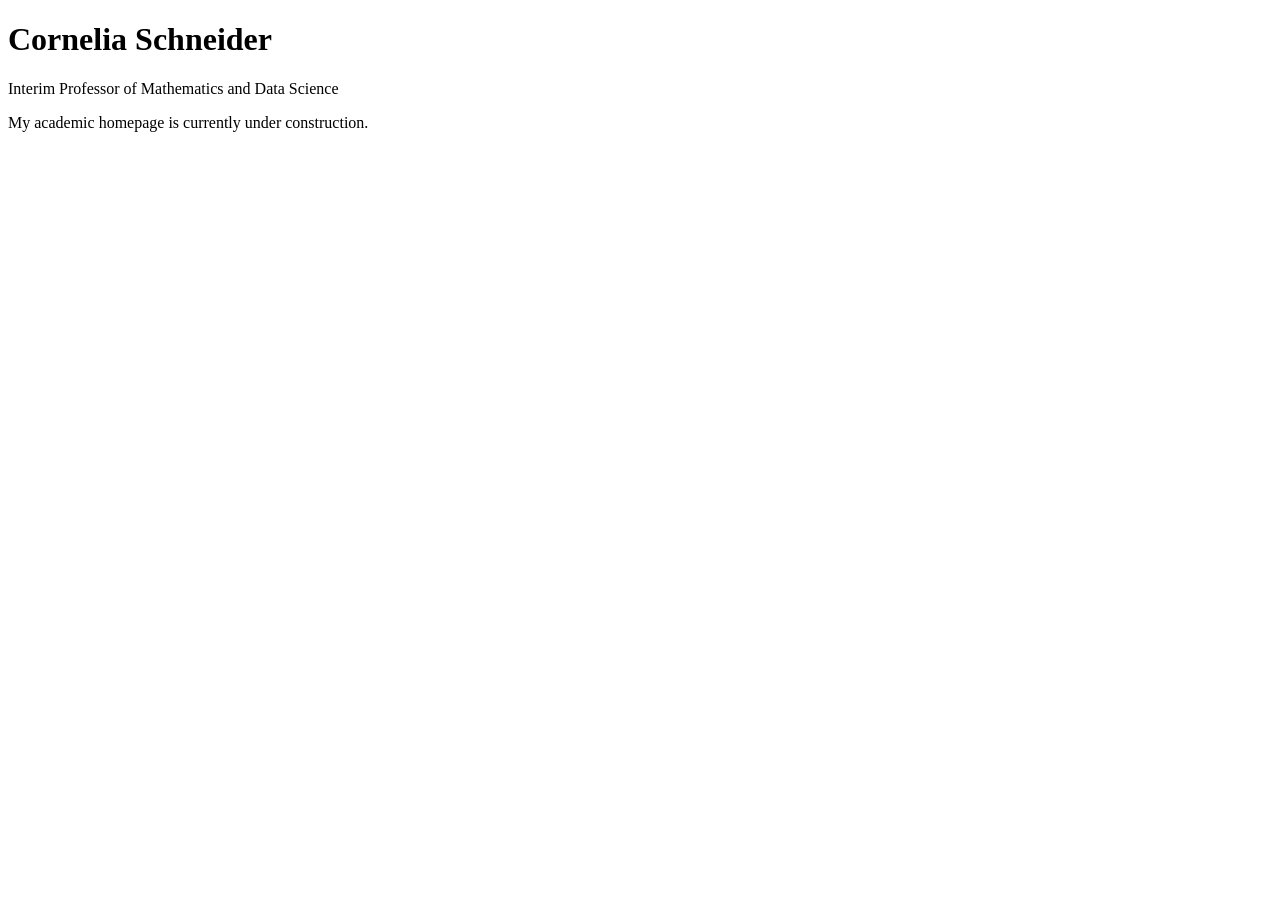
==== index.html @ 01ea304b "Create index.html" ====
<!DOCTYPE html>
<html lang="en">
<head>
  <meta charset="UTF-8">
  <meta name="viewport" content="width=device-width, initial-scale=1">
  <title>Cornelia Schneider</title>
</head>
<body>
  <h1>Cornelia Schneider</h1>
  <p>Interim Professor of Mathematics and Data Science</p>
  <p>My academic homepage is currently under construction.</p>
</body>
</html>
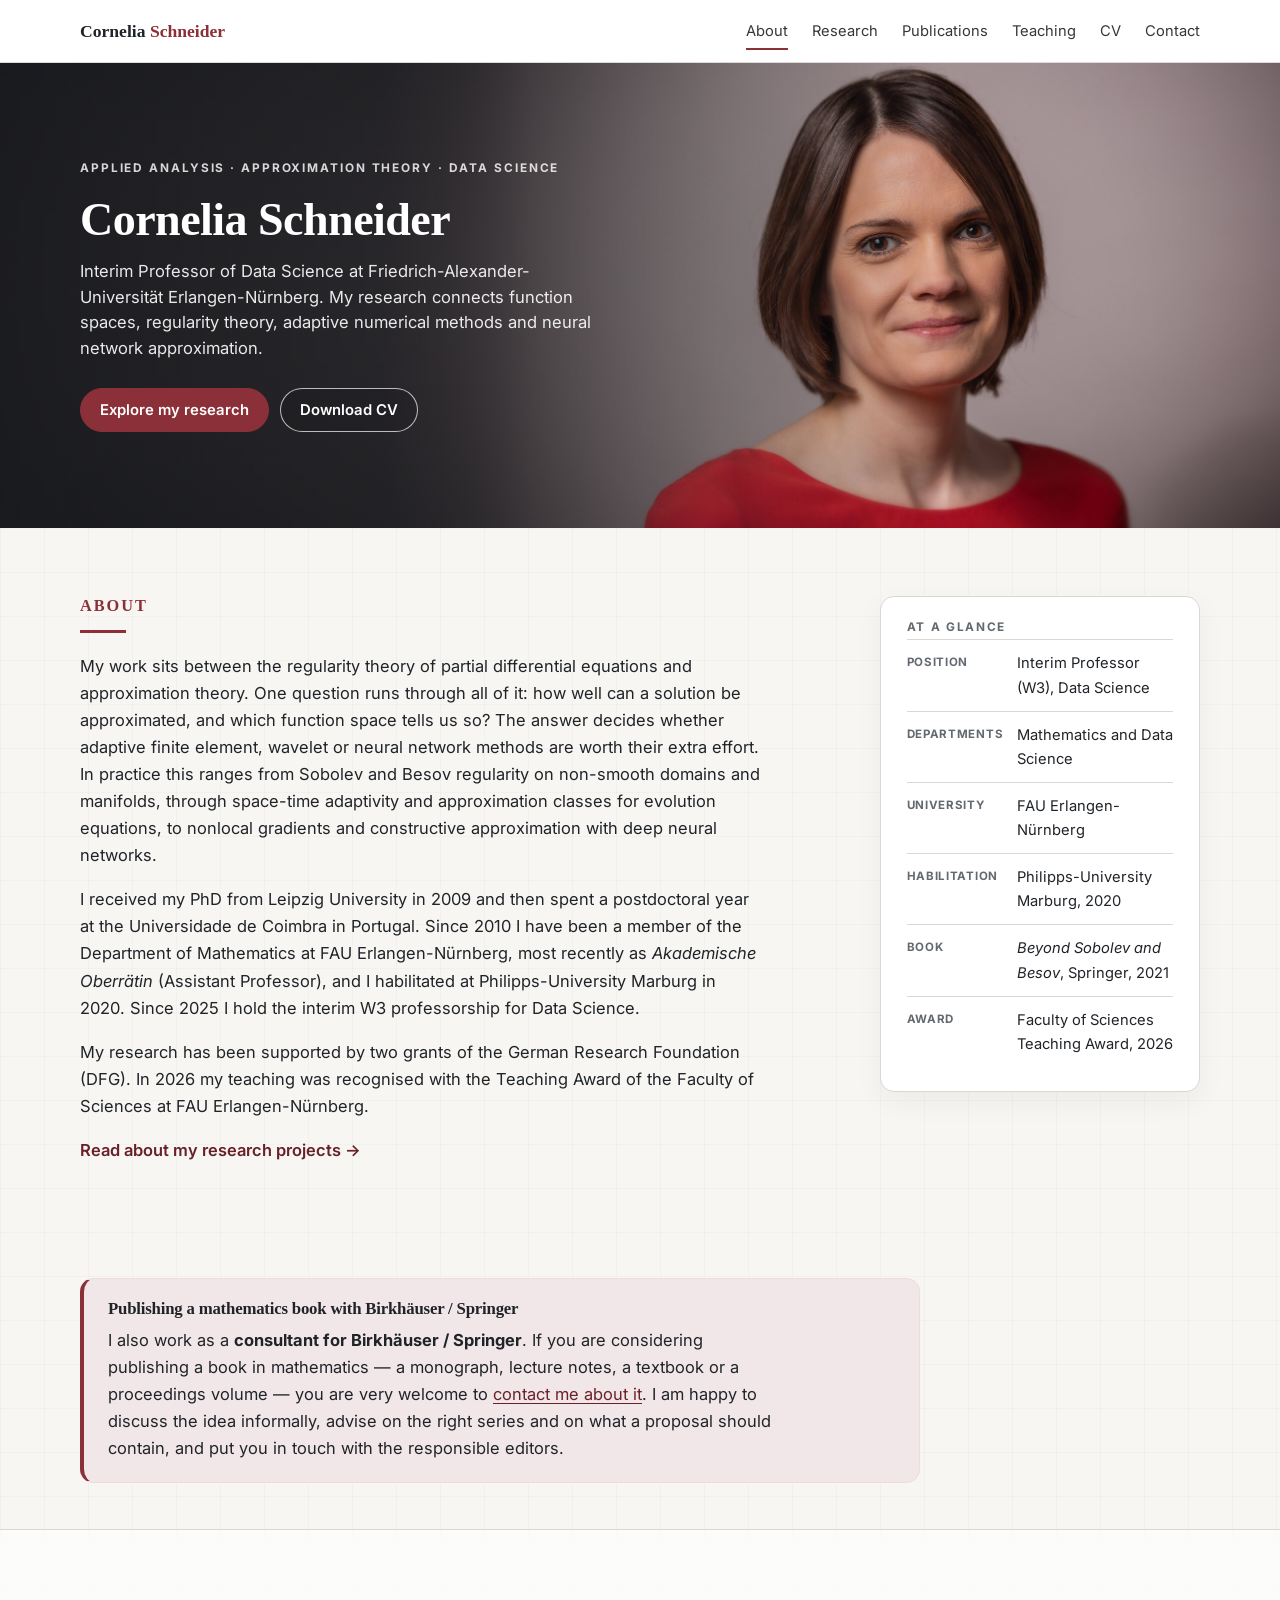
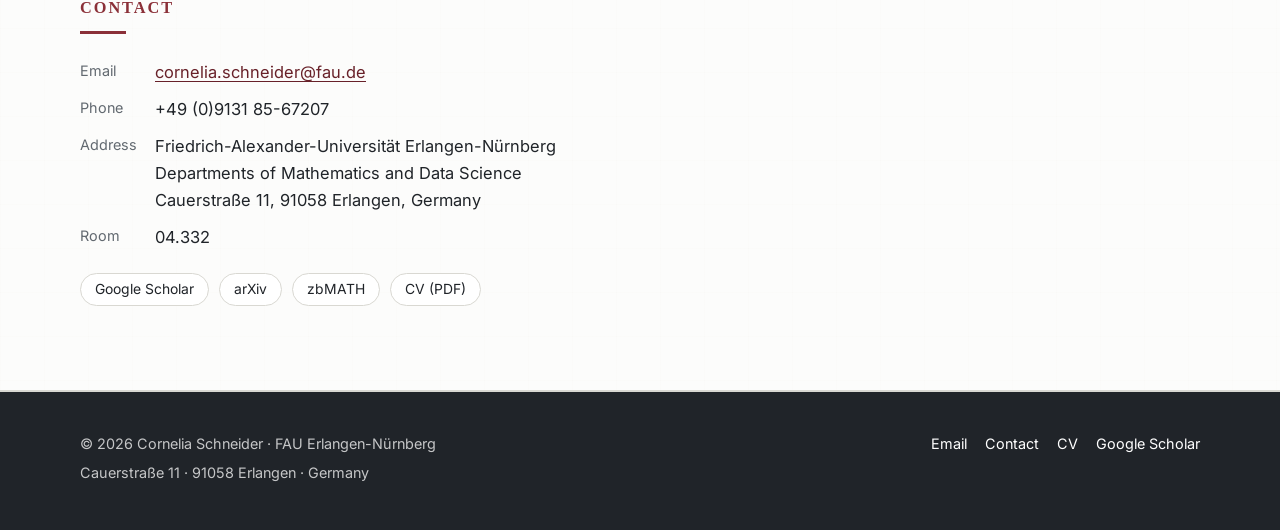
==== commit cea8b254: "Initial version - homepage" ====
--- a/index.html
+++ b/index.html
@@ -1,13 +1,145 @@
-<!DOCTYPE html>
+<!doctype html>
 <html lang="en">
 <head>
-  <meta charset="UTF-8">
-  <meta name="viewport" content="width=device-width, initial-scale=1">
-  <title>Cornelia Schneider</title>
+<meta charset="utf-8">
+<meta name="viewport" content="width=device-width, initial-scale=1">
+<title>Cornelia Schneider | Mathematics &amp; Data Science</title>
+<meta name="description" content="Academic homepage of Cornelia Schneider, interim professor of Data Science at FAU Erlangen-Nürnberg. Applied analysis: regularity theory of PDEs, approximation theory, neural networks and function spaces.">
+<link rel="preconnect" href="https://fonts.googleapis.com">
+<link rel="preconnect" href="https://fonts.gstatic.com" crossorigin>
+<link rel="stylesheet" href="https://fonts.googleapis.com/css2?family=Inter:wght@400;500;600;700&display=swap">
+<link rel="stylesheet" href="assets/styles.css">
+<link rel="icon" href="data:image/svg+xml,<svg xmlns='http://www.w3.org/2000/svg' viewBox='0 0 32 32'><text y='25' x='5' font-size='24' font-family='Georgia,serif' fill='%238B3038'>S</text></svg>">
+<script src="assets/main.js" defer></script>
 </head>
 <body>
-  <h1>Cornelia Schneider</h1>
-  <p>Interim Professor of Mathematics and Data Science</p>
-  <p>My academic homepage is currently under construction.</p>
+<a class="skip-link" href="#main">Skip to content</a>
+
+<header class="site-header">
+  <div class="container nav-wrap">
+    <a class="brand" href="index.html">Cornelia <span>Schneider</span></a>
+    <button class="nav-toggle" type="button" aria-expanded="false" aria-controls="site-navigation">Menu</button>
+    <nav class="site-nav" id="site-navigation" aria-label="Main navigation">
+      <a href="index.html" aria-current="page">About</a>
+      <a href="research.html">Research</a>
+      <a href="publications.html">Publications</a>
+      <a href="teaching.html">Teaching</a>
+      <a href="cv.html">CV</a>
+      <a href="#contact">Contact</a>
+    </nav>
+  </div>
+</header>
+
+<main id="main">
+
+  <section class="hero">
+    <div class="container">
+      <div class="hero-content">
+        <p class="eyebrow">Applied Analysis · Approximation Theory · Data Science</p>
+        <h1>Cornelia Schneider</h1>
+        <p class="lead">Interim Professor of Data Science at Friedrich-Alexander-Universität
+          Erlangen-Nürnberg. My research connects function spaces, regularity theory, adaptive
+          numerical methods and neural network approximation.</p>
+        <div class="button-row">
+          <a class="button" href="research.html">Explore my research</a>
+          <a class="button ghost" href="files/Schneider_CV.pdf">Download CV</a>
+        </div>
+      </div>
+    </div>
+  </section>
+
+  <section class="section" id="about">
+    <div class="container intro-grid">
+      <div>
+        <h2 class="kicker lg">About</h2>
+        <div class="rule"></div>
+        <p>My work sits between the regularity theory of partial differential equations and
+          approximation theory. One question runs through all of it: how well can a solution be
+          approximated, and which function space tells us so? The answer decides whether adaptive
+          finite element, wavelet or neural network methods are worth their extra effort. In
+          practice this ranges from Sobolev and Besov regularity on non-smooth domains and
+          manifolds, through space-time adaptivity and approximation classes for evolution
+          equations, to nonlocal gradients and constructive approximation with deep neural
+          networks.</p>
+        <p>I received my PhD from Leipzig University in 2009 and then spent a postdoctoral year at
+          the Universidade de Coimbra in Portugal. Since 2010 I have been a member of the Department
+          of Mathematics at FAU Erlangen-Nürnberg, most recently as <em>Akademische Oberrätin</em>
+          (Assistant Professor), and I habilitated at Philipps-University Marburg in 2020. Since 2025 I
+          hold the interim W3 professorship for Data Science.</p>
+        <p>My research has been supported by two grants of the German Research Foundation (DFG). In
+          2026 my teaching was recognised with the Teaching Award of the Faculty of Sciences at FAU
+          Erlangen-Nürnberg.</p>
+        <a class="text-link" href="research.html">Read about my research projects →</a>
+      </div>
+
+      <aside class="fact-card" aria-labelledby="glance">
+        <h2 id="glance">At a glance</h2>
+        <dl class="fact-list">
+          <div><dt>Position</dt><dd>Interim Professor (W3), Data Science</dd></div>
+          <div><dt>Departments</dt><dd>Mathematics and Data Science</dd></div>
+          <div><dt>University</dt><dd>FAU Erlangen-Nürnberg</dd></div>
+          <div><dt>Habilitation</dt><dd>Philipps-University Marburg, 2020</dd></div>
+          <div><dt>Book</dt><dd><em>Beyond Sobolev and Besov</em>, Springer, 2021</dd></div>
+          <div><dt>Award</dt><dd>Faculty of Sciences Teaching Award, 2026</dd></div>
+        </dl>
+      </aside>
+    </div>
+  </section>
+
+  <section class="section compact" id="publishing">
+    <div class="container">
+      <div class="callout">
+        <h3>Publishing a mathematics book with Birkhäuser / Springer</h3>
+        <p>I also work as a <strong>consultant for Birkhäuser / Springer</strong>. If you are
+          considering publishing a book in mathematics — a monograph, lecture notes, a textbook or a
+          proceedings volume — you are very welcome to
+          <a href="mailto:cornelia.schneider@fau.de?subject=Book%20project%20with%20Birkh%C3%A4user%2FSpringer">contact
+          me about it</a>. I am happy to discuss the idea informally, advise on the right series and
+          on what a proposal should contain, and put you in touch with the responsible editors.</p>
+      </div>
+    </div>
+  </section>
+
+  <section class="section band" id="contact">
+    <div class="container">
+      <h2 class="kicker lg">Contact</h2>
+      <div class="rule"></div>
+      <div>
+          <table class="facts">
+            <tr><th scope="row">Email</th><td><a href="mailto:cornelia.schneider@fau.de">cornelia.schneider@fau.de</a></td></tr>
+            <tr><th scope="row">Phone</th><td>+49 (0)9131 85-67207</td></tr>
+            <tr><th scope="row">Address</th>
+                <td>Friedrich-Alexander-Universität Erlangen-Nürnberg<br>
+                    Departments of Mathematics and Data Science<br>
+                    Cauerstraße 11, 91058 Erlangen, Germany</td></tr>
+            <tr><th scope="row">Room</th><td>04.332</td></tr>
+          </table>
+          <ul class="linkrow">
+            <li><a href="https://scholar.google.de/citations?user=gXnBGWkAAAAJ&amp;hl=de">Google Scholar</a></li>
+            <li><a href="https://arxiv.org/a/schneider_c_1">arXiv</a></li>
+            <li><a href="https://zbmath.org/authors/?q=ai%3Aschneider.cornelia">zbMATH</a></li>
+            <li><a href="files/Schneider_CV.pdf">CV (PDF)</a></li>
+          </ul>
+      </div>
+    </div>
+  </section>
+
+</main>
+
+<footer class="site-footer">
+  <div class="container footer-inner">
+    <div>
+      <p>© <span data-year>2026</span> Cornelia Schneider · FAU Erlangen-Nürnberg</p>
+      <p>Cauerstraße 11 · 91058 Erlangen · Germany</p>
+    </div>
+    <div class="footer-links">
+      <a href="mailto:cornelia.schneider@fau.de">Email</a>
+      <a href="index.html#contact">Contact</a>
+      <a href="files/Schneider_CV.pdf">CV</a>
+      <a href="https://scholar.google.de/citations?user=gXnBGWkAAAAJ&amp;hl=de">Google Scholar</a>
+    </div>
+  </div>
+</footer>
+
 </body>
 </html>
--- a/assets/styles.css
+++ b/assets/styles.css
@@ -0,0 +1,645 @@
+/* ==========================================================================
+   corneliaschneider.github.io — shared stylesheet
+
+   Palette and page architecture follow the design you liked (paper ground,
+   burgundy accent, full-bleed images); the type scale and the section
+   structure are the tighter ones from the first draft.
+
+   All colours are variables in :root — change them here and the whole site
+   follows.
+   ========================================================================== */
+
+:root {
+  --paper:       #F7F6F2;   /* page ground                                  */
+  --paper-deep:  #EEECE6;   /* alternating band                             */
+  --surface:     #FFFFFF;   /* cards, tables                                */
+  --ink:         #202429;   /* body text, dark footer ground                */
+  --muted:       #626970;   /* secondary text, dates                        */
+  --line:        #D9D8D2;   /* hairlines, borders                           */
+  --accent:      #8B3038;   /* burgundy: kickers, rules, buttons            */
+  --accent-dark: #682129;   /* links, hover                                 */
+  --accent-soft: #F2E7E8;   /* tinted fills                                 */
+
+  --shadow:   0 16px 44px rgba(31, 36, 41, .08);
+  --shadow-s: 0 10px 28px rgba(31, 36, 41, .05);
+  --radius: 14px;
+  --content: 1120px;
+  --measure: 68ch;
+
+  --serif: Georgia, "Iowan Old Style", "Palatino Linotype", Palatino, "Times New Roman", serif;
+  --sans:  Inter, ui-sans-serif, -apple-system, BlinkMacSystemFont, "Segoe UI", Roboto, Arial, sans-serif;
+}
+
+* { box-sizing: border-box; }
+html { scroll-behavior: smooth; -webkit-text-size-adjust: 100%; }
+
+body {
+  margin: 0;
+  color: var(--ink);
+  background-color: var(--paper);
+  background-image:
+    linear-gradient(rgba(31, 36, 41, .022) 1px, transparent 1px),
+    linear-gradient(90deg, rgba(31, 36, 41, .022) 1px, transparent 1px);
+  background-size: 44px 44px;
+  font-family: var(--sans);
+  font-size: 16.5px;
+  line-height: 1.64;
+  -webkit-font-smoothing: antialiased;
+}
+
+img { max-width: 100%; display: block; }
+
+a { color: var(--accent-dark); text-decoration-thickness: 1px; text-underline-offset: .16em; }
+a:hover { color: var(--accent); }
+
+/* ---------- type scale (deliberately restrained) ---------- */
+
+h1, h2, h3, h4 {
+  margin: 0 0 .5em;
+  font-family: var(--serif);
+  font-weight: 700;
+  line-height: 1.18;
+  letter-spacing: -.012em;
+  text-wrap: balance;
+}
+h1 { font-size: clamp(2.1rem, 3.6vw, 3.1rem); }
+h2 { font-size: clamp(1.45rem, 2.1vw, 1.95rem); }
+h3 { font-size: 1.15rem; }
+h4 { font-size: 1rem; }
+p  { margin: 0 0 1.05em; }
+
+.lead     { font-size: 1.06rem; color: var(--muted); max-width: var(--measure); }
+.big-copy { font-family: var(--serif); font-size: clamp(1.1rem, 1.5vw, 1.28rem); line-height: 1.55; }
+.muted    { color: var(--muted); }
+.small    { font-size: .88rem; }
+
+.kicker {
+  display: block;
+  margin-bottom: 10px;
+  color: var(--accent);
+  font-size: .72rem;
+  font-weight: 700;
+  letter-spacing: .15em;
+  text-transform: uppercase;
+}
+.rule { width: 46px; height: 3px; background: var(--accent); margin: 14px 0 20px; }
+
+/* The site has one heading system: burgundy small caps.
+   .xl = page title, .lg = section heading, plain = small label. */
+.kicker.lg { font-size: 1.02rem; letter-spacing: .12em; margin-bottom: 4px; }
+.kicker.xl { font-size: clamp(1.25rem, 1.8vw, 1.5rem); letter-spacing: .11em; margin-bottom: 4px; }
+
+/* ---------- layout ---------- */
+
+.container { width: min(calc(100% - 40px), var(--content)); margin-inline: auto; }
+
+.section { padding-block: 68px; }
+.section.compact { padding-block: 46px; }
+.section.band { background: rgba(255,255,255,.7); border-block: 1px solid var(--line); }
+
+.section > .container > p { max-width: var(--measure); }
+.section-head { margin-bottom: 30px; }
+.section-head p { max-width: var(--measure); margin: 0; color: var(--muted); }
+
+.skip-link { position: fixed; left: 16px; top: -80px; z-index: 100; background: #fff; padding: 10px 16px; }
+.skip-link:focus { top: 12px; }
+
+/* ---------- header / navigation ---------- */
+
+.site-header {
+  position: sticky;
+  top: env(safe-area-inset-top, 0px);
+  z-index: 50;
+  border-bottom: 1px solid rgba(217, 216, 210, .9);
+  background: rgba(255, 255, 255, .94);
+  backdrop-filter: blur(12px);
+}
+.nav-wrap { min-height: 62px; display: flex; align-items: center; justify-content: space-between; gap: 24px; }
+
+.brand {
+  color: var(--ink);
+  font-family: var(--serif);
+  font-size: 1.1rem;
+  font-weight: 700;
+  text-decoration: none;
+  white-space: nowrap;
+}
+.brand span { color: var(--accent); }
+
+.site-nav { display: flex; align-items: center; gap: 24px; }
+.site-nav a { position: relative; color: #34383D; font-size: .92rem; text-decoration: none; }
+.site-nav a::after {
+  content: ""; position: absolute; left: 0; right: 100%; bottom: -7px;
+  height: 2px; background: var(--accent); transition: right .2s ease;
+}
+.site-nav a:hover::after, .site-nav a[aria-current="page"]::after { right: 0; }
+.nav-toggle { display: none; border: 1px solid var(--line); background: #fff; border-radius: 999px; padding: 7px 13px; font: inherit; font-size: .88rem; }
+
+/* ---------- hero (About page) ---------- */
+
+.hero {
+  position: relative;
+  display: grid;
+  align-items: center;
+  /* the hero keeps the photograph's own proportions, so the whole head and a
+     little of the blouse stay in frame at every width */
+  aspect-ratio: 2.75;
+  min-height: 430px;
+  max-height: 700px;
+  color: #fff;
+  background-image:
+    linear-gradient(90deg, rgba(20,22,26,.92) 0%, rgba(20,22,26,.80) 30%, rgba(20,22,26,.30) 56%, rgba(20,22,26,0) 74%),
+    url("hero-portrait.jpg");
+  background-size: cover;
+  background-position: 50% top;
+  overflow: hidden;
+}
+.hero-content { position: relative; z-index: 2; width: min(600px, 56%); padding-block: 72px; }
+.hero .eyebrow {
+  margin-bottom: 14px;
+  font-size: .74rem; font-weight: 700; letter-spacing: .16em; text-transform: uppercase;
+  color: rgba(255,255,255,.82);
+}
+.hero h1 { margin-bottom: 12px; color: #fff; }
+.hero .lead { max-width: 520px; color: rgba(255,255,255,.9); font-size: 1.04rem; line-height: 1.55; }
+
+.button-row { display: flex; flex-wrap: wrap; gap: 11px; margin-top: 26px; }
+.button {
+  display: inline-flex; align-items: center; justify-content: center;
+  min-height: 42px; padding: 9px 19px;
+  border: 1px solid var(--accent); border-radius: 999px;
+  background: var(--accent); color: #fff;
+  font-size: .93rem; font-weight: 600; text-decoration: none;
+  transition: background .2s ease, transform .2s ease;
+}
+.button:hover { background: var(--accent-dark); color: #fff; transform: translateY(-1px); }
+.button.ghost { border-color: rgba(255,255,255,.7); background: rgba(20,22,26,.2); }
+.button.ghost:hover { background: #fff; color: var(--ink); }
+.button.light { border-color: var(--line); background: #fff; color: var(--accent-dark); }
+.button.light:hover { background: var(--accent-soft); color: var(--accent-dark); }
+
+/* ---------- page hero (subpages) ---------- */
+
+.page-hero {
+  padding: 56px 0 44px;
+  border-bottom: 1px solid var(--line);
+  background: linear-gradient(135deg, rgba(255,255,255,.95), rgba(242,231,232,.7));
+}
+.page-hero p { max-width: var(--measure); margin-bottom: .9em; color: var(--muted); font-size: 1.04rem; }
+.page-hero p:last-child { margin-bottom: 0; }
+.page-hero .page-sub {
+  margin: 2px 0 0;
+  font-family: var(--serif);
+  font-size: clamp(1.2rem, 1.9vw, 1.5rem);
+  font-weight: 700;
+  color: var(--ink);
+}
+.page-hero .rule { margin: 14px 0 18px; }
+
+/* a single distinguished line in a page header (the teaching award) */
+.award-line {
+  display: inline-flex; align-items: baseline; flex-wrap: wrap; gap: 4px 10px;
+  margin: 0 0 18px;
+  padding: 8px 18px;
+  border: 1px solid #E2CBCD; border-radius: 999px;
+  background: var(--accent-soft);
+  color: var(--accent-dark);
+  font-size: .94rem;
+  max-width: none;
+}
+.award-line .award-year { font-weight: 700; }
+
+/* jump links to the sections of a long page */
+.jumprow { margin-top: 20px; }
+.jumprow a { font-weight: 600; }
+
+/* a section that can be folded away */
+.disclosure > summary {
+  list-style: none;
+  cursor: pointer;
+  display: flex; align-items: center; gap: 10px;
+  padding: 2px 0;
+}
+.disclosure > summary::-webkit-details-marker { display: none; }
+.disclosure > summary::after {
+  content: ""; flex: none;
+  width: 8px; height: 8px;
+  border-right: 2px solid var(--accent); border-bottom: 2px solid var(--accent);
+  transform: translateY(-2px) rotate(45deg);
+  transition: transform .2s ease;
+}
+.disclosure[open] > summary::after { transform: translateY(1px) rotate(-135deg); }
+.disclosure > summary .kicker { margin-bottom: 0; }
+.disclosure > summary:hover .kicker { color: var(--accent-dark); }
+.disclosure > summary:focus-visible { outline: 2px solid var(--accent); outline-offset: 4px; }
+.disclosure[open] .entries { margin-top: 14px; }
+
+/* anchors should clear the sticky header */
+[id] { scroll-margin-top: 84px; }
+
+/* section headings inside a page */
+.section h2.kicker { margin-top: 0; }
+.section > .container > section + section > h2.kicker,
+.section .container > section h2.kicker { margin-top: 0; }
+.section .container > section { margin-bottom: 40px; }
+
+/* a section that should stand out from the plain lists around it */
+.highlight-block {
+  padding: 24px 28px 26px;
+  border: 1px solid var(--line);
+  border-left: 4px solid var(--accent);
+  border-radius: var(--radius);
+  background: var(--surface);
+  box-shadow: var(--shadow-s);
+}
+.highlight-block .entry:first-of-type { border-top: 0; }
+.section .container > section:last-child { margin-bottom: 0; }
+
+/* ---------- intro grid + fact card ---------- */
+
+.intro-grid {
+  display: grid;
+  grid-template-columns: minmax(0, 1.4fr) minmax(280px, .6fr);
+  gap: 52px;
+  align-items: start;
+}
+.intro-grid > div p { max-width: var(--measure); }
+
+.fact-card {
+  padding: 24px 26px;
+  border: 1px solid var(--line); border-radius: var(--radius);
+  background: var(--surface); box-shadow: var(--shadow-s);
+}
+.fact-card h2, .fact-card h3 {
+  margin: 0 0 4px;
+  font-family: var(--sans);
+  font-size: .74rem; font-weight: 700; letter-spacing: .14em; text-transform: uppercase;
+  color: var(--muted);
+}
+.fact-list { margin: 0; }
+.fact-list div { display: grid; grid-template-columns: 96px 1fr; gap: 14px; padding: 11px 0; border-top: 1px solid var(--line); }
+.fact-list dt { color: var(--muted); font-size: .72rem; font-weight: 700; letter-spacing: .06em; text-transform: uppercase; padding-top: 2px; }
+.fact-list dd { margin: 0; font-size: .92rem; }
+
+.text-link { font-weight: 600; text-decoration: none; }
+.text-link:hover { text-decoration: underline; }
+
+/* ---------- theme cards (research) ---------- */
+
+.card-grid { display: grid; grid-template-columns: repeat(3, 1fr); gap: 18px; }
+.card {
+  display: flex; flex-direction: column; align-items: flex-start;
+  padding: 20px 24px 22px;
+  border: 1px solid var(--line); border-radius: var(--radius);
+  background: var(--surface);
+  color: inherit; text-decoration: none;
+  transition: transform .2s ease, box-shadow .2s ease, border-color .2s ease;
+}
+a.card:hover { transform: translateY(-3px); box-shadow: var(--shadow-s); border-color: #DCC7C9; }
+a.card:hover h3 { color: var(--accent-dark); }
+.card h3 { margin-bottom: .35em; font-size: 1.05rem; }
+.card p { margin: 0; color: var(--muted); font-size: .93rem; }
+.card-label {
+  display: inline-flex; align-items: center; justify-content: center;
+  width: 26px; height: 26px; margin-bottom: 10px;
+  border-radius: 50%;
+  background: var(--accent-soft); color: var(--accent-dark);
+  font-family: var(--serif); font-size: .88rem; font-weight: 700;
+}
+.card-more {
+  display: block; margin-top: auto; padding-top: 14px;
+  color: var(--accent); font-size: .82rem; font-weight: 600;
+  letter-spacing: .04em;
+}
+a.card:hover .card-more { color: var(--accent-dark); }
+
+/* ---------- research projects ---------- */
+
+.project {
+  display: grid; grid-template-columns: 84px minmax(0, 1fr); gap: 4px 24px;
+  margin-bottom: 20px;
+  padding: 26px 30px;
+  border: 1px solid var(--line); border-radius: var(--radius);
+  background: var(--surface); box-shadow: var(--shadow-s);
+}
+.project:last-child { margin-bottom: 0; }
+.project-letter {
+  width: 56px; height: 56px;
+  display: grid; place-items: center;
+  border-radius: 50%;
+  background: var(--accent-soft); color: var(--accent-dark);
+  font-family: var(--serif); font-size: 1.5rem; font-weight: 700;
+}
+.project.has-figure { grid-template-columns: 84px minmax(0, 1fr) 250px; }
+.project-figure {
+  align-self: start;
+  margin: 8px 0 0;
+}
+.project-figure img {
+  display: block; width: 100%; height: auto;
+  padding: 10px;
+  border: 1px solid var(--line); border-radius: 10px;
+  background: #fff;
+}
+.project-figure figcaption {
+  margin-top: 8px;
+  color: var(--muted); font-size: .78rem; line-height: 1.45;
+}
+.project h3 { margin: 6px 0 .6em; font-size: 1.2rem; }
+.project p { max-width: var(--measure); }
+.project p:last-child { margin-bottom: 0; }
+.project .collab { margin-top: 1.2em; color: var(--muted); font-size: .92rem; font-style: italic; }
+.project:target { border-color: #DCC7C9; box-shadow: 0 0 0 3px var(--accent-soft), var(--shadow-s); }
+.project:target .project-letter { background: var(--accent); color: #fff; }
+.after-projects { display: flex; flex-wrap: wrap; gap: 8px 28px; margin: 24px 0 0; }
+.after-projects .back-link { color: var(--muted); }
+
+/* ---------- plain full-bleed photograph (CV page) ---------- */
+
+.photo-band { margin: 0; border-top: 1px solid var(--line); }
+.photo-band-img {
+  aspect-ratio: 2;
+  background-image: url("beach.jpg");
+  background-size: cover;
+  background-position: 50% 50%;
+}
+.photo-band figcaption {
+  padding-block: 14px 26px;
+  color: var(--muted); font-size: .85rem;
+}
+
+/* ---------- full-bleed image band ---------- */
+
+.image-band {
+  position: relative;
+  display: grid; align-items: center;
+  min-height: 460px;
+  color: #fff;
+  background: center/cover no-repeat;
+  overflow: hidden;
+}
+.image-band::before {
+  content: ""; position: absolute; inset: 0;
+  background: linear-gradient(90deg, rgba(16,18,20,.94), rgba(16,18,20,.74) 46%, rgba(16,18,20,.30));
+}
+.image-band .container { position: relative; z-index: 1; }
+.image-band .band-copy { max-width: 620px; padding-block: 46px; }
+.image-band .band-label {
+  margin-bottom: 10px;
+  color: rgba(255,255,255,.72);
+  font-size: .72rem; font-weight: 700; letter-spacing: .15em; text-transform: uppercase;
+}
+.image-band .band-title {
+  margin: 0 0 16px;
+  color: #fff;
+  font-family: var(--serif);
+  font-size: clamp(1.35rem, 2.1vw, 1.75rem);
+}
+.image-band .band-list { margin: 0; padding: 0; list-style: none; }
+.image-band .band-list li {
+  position: relative;
+  margin-bottom: 11px;
+  padding-left: 20px;
+  color: rgba(255,255,255,.92);
+  font-size: .98rem;
+  line-height: 1.5;
+}
+.image-band .band-list li:last-child { margin-bottom: 0; }
+.image-band .band-list li::before {
+  content: ""; position: absolute; left: 0; top: .6em;
+  width: 6px; height: 6px; border-radius: 50%; background: #E4A0A6;
+}
+.image-band .band-list strong { color: #fff; font-weight: 700; }
+.image-band a { color: #fff; text-decoration-color: rgba(255,255,255,.55); }
+.image-band a:hover { color: #fff; text-decoration-color: #fff; }
+.image-band p:last-child { margin-bottom: 0; }
+.image-band h2 { color: #fff; }
+.image-band p { color: rgba(255,255,255,.88); max-width: var(--measure); }
+
+/* ---------- entry lists (CV-style: when + what) ---------- */
+
+.entries { margin: 0; }
+.entry {
+  display: grid; grid-template-columns: 116px 1fr; gap: 4px 20px;
+  padding: 11px 0; border-top: 1px solid var(--line);
+}
+.entry:first-of-type { border-top: 0; }
+.entry .when { color: var(--accent-dark); font-size: .85rem; font-weight: 600; font-variant-numeric: tabular-nums; padding-top: 3px; }
+.entry .what { margin: 0; }
+.entry .what strong { font-weight: 600; }
+.entry .note { display: block; color: var(--muted); font-size: .9rem; }
+
+/* ---------- career timeline ---------- */
+
+.timeline {
+  margin: 22px 0 0 6px; padding-left: 30px;
+  border-left: 2px solid var(--line);
+}
+.timeline-item { position: relative; margin-bottom: 26px; }
+.timeline-item:last-child { margin-bottom: 0; }
+.timeline-item::before {
+  content: ""; position: absolute; left: -38px; top: 6px;
+  width: 11px; height: 11px; border-radius: 50%;
+  background: var(--accent);
+  border: 3px solid var(--paper);
+  box-shadow: 0 0 0 1px var(--accent);
+}
+.timeline-item .date {
+  color: var(--accent); font-size: .74rem; font-weight: 700;
+  letter-spacing: .1em; text-transform: uppercase;
+}
+.timeline-item h3 { margin: 3px 0 4px; font-size: 1.02rem; }
+.timeline-item p { margin: 0; max-width: var(--measure); color: var(--muted); font-size: .93rem; }
+
+/* countries at a glance, above the collaborator list */
+.chiprow {
+  list-style: none; display: flex; flex-wrap: wrap; gap: 8px 10px;
+  padding: 0; margin: 0 0 26px;
+}
+.chiprow li {
+  padding: 4px 14px;
+  border: 1px solid #E2CBCD; border-radius: 999px;
+  background: var(--accent-soft); color: var(--accent-dark);
+  font-size: .87rem; font-weight: 600;
+}
+
+/* collaborators, grouped by place */
+.network-list .when { color: var(--accent-dark); font-weight: 700; }
+.network-list .what { font-size: .98rem; }
+
+/* ---------- the book, with its cover ---------- */
+
+.book-feature {
+  display: grid; grid-template-columns: 180px minmax(0, 1fr); gap: 32px;
+  align-items: start;
+  padding: 26px 30px;
+  border: 1px solid var(--line); border-radius: var(--radius);
+  background: var(--surface); box-shadow: var(--shadow-s);
+}
+.book-cover {
+  width: 100%; height: auto;
+  border: 1px solid var(--line); border-radius: 3px;
+  box-shadow: 0 10px 26px rgba(31,36,41,.14);
+}
+.book-feature h3 { margin: 2px 0 .2em; font-size: 1.3rem; }
+.book-feature .book-sub {
+  margin-bottom: .9em;
+  font-family: var(--serif); font-size: 1.05rem; font-style: italic; color: var(--ink);
+}
+.book-feature p { max-width: var(--measure); color: var(--muted); }
+.book-feature .book-links { margin-bottom: 0; }
+
+/* ---------- publication list ---------- */
+
+.pubs { list-style: none; margin: 0; padding: 0; }
+.pub {
+  display: grid; grid-template-columns: 48px 1fr; gap: 18px;
+  padding: 14px 0; border-top: 1px solid var(--line);
+}
+.pub:first-child { border-top: 0; }
+
+/* the running number as a burgundy badge */
+.pub .num {
+  display: inline-flex; align-items: center; justify-content: center;
+  min-width: 34px; height: 34px; padding: 0 9px;
+  border: 1px solid #E2CBCD; border-radius: 999px;
+  background: var(--accent-soft); color: var(--accent-dark);
+  font-size: .82rem; font-weight: 700; font-variant-numeric: tabular-nums;
+}
+
+.pub .title { display: block; font-weight: 600; }
+.pub .with  { display: block; margin-top: 3px; color: var(--muted); font-size: .92rem; }
+.pub .where { display: block; margin-top: 2px; color: var(--muted); font-size: .92rem; font-style: italic; }
+.pub .where a { font-style: normal; }
+
+/* ---------- contact + misc ---------- */
+
+.facts { width: 100%; border-collapse: collapse; margin: 0 0 1em; }
+.facts th { width: 1%; white-space: nowrap; text-align: left; font-weight: 400; color: var(--muted); font-size: .9rem; padding: 5px 18px 5px 0; vertical-align: top; }
+.facts td { padding: 5px 0; vertical-align: top; }
+
+.linkrow { list-style: none; display: flex; flex-wrap: wrap; gap: 8px 10px; padding: 0; margin: 0 0 1em; }
+/* jump links sit clear of the text or title block above them */
+.linkrow.jumprow { margin: 22px 0 0; }
+.page-hero .hero-row + .jumprow { margin-top: 34px; }
+.linkrow a {
+  display: inline-block; padding: 4px 14px;
+  border: 1px solid var(--line); border-radius: 999px; background: #fff;
+  color: var(--ink); font-size: .87rem; text-decoration: none;
+}
+.linkrow a:hover { border-color: var(--accent); color: var(--accent-dark); background: var(--accent-soft); }
+
+.downloads { display: flex; flex-wrap: wrap; gap: 11px; margin: 0 0 1.1em; }
+.hero-row {
+  display: flex; flex-wrap: wrap; align-items: center; justify-content: space-between;
+  gap: 18px 32px;
+}
+.hero-row .rule { margin-bottom: 0; }
+
+.callout {
+  max-width: 840px;
+  padding: 20px 24px;
+  border: 1px solid #ECDCDD; border-left: 4px solid var(--accent);
+  border-radius: var(--radius);
+  background: var(--accent-soft);
+}
+.callout h3 { margin: 0 0 .45em; font-size: 1.05rem; }
+.callout p { max-width: var(--measure); }
+.callout p:last-child { margin-bottom: 0; }
+
+figure { margin: 0 0 1.3em; }
+figure img, figure svg { width: 100%; height: auto; }
+figure img { border: 1px solid var(--line); border-radius: var(--radius); background: #fff; }
+figcaption { margin-top: 8px; color: var(--muted); font-size: .86rem; }
+
+.diagram-card {
+  margin: 28px 0 0;
+  padding: 24px 26px 18px;
+  border: 1px solid var(--line); border-radius: var(--radius);
+  background: #fff; box-shadow: var(--shadow-s);
+}
+.diagram-card img { border: 0; border-radius: 0; }
+.diagram-card figcaption { max-width: var(--measure); }
+
+/* the research diagram brings its own background, so it needs no card */
+.research-figure { margin: 26px 0 0; }
+.research-figure.top { margin-top: 0; }
+.research-figure img { border: 0; border-radius: var(--radius); }
+.research-figure figcaption { max-width: var(--measure); }
+
+/* The research diagram stays legible on phones by scrolling sideways
+   instead of shrinking below a readable size. */
+.scroll-x { overflow-x: auto; }
+.scroll-x img, .scroll-x svg { min-width: 620px; }
+
+/* ---------- footer ---------- */
+
+.site-footer { padding: 40px 0; border-top: 1px solid var(--line); background: var(--ink); color: rgba(255,255,255,.74); font-size: .9rem; }
+.site-footer a { color: #fff; text-decoration: none; }
+.site-footer a:hover { text-decoration: underline; color: #fff; }
+.footer-inner { display: flex; justify-content: space-between; align-items: start; gap: 28px; flex-wrap: wrap; }
+.footer-inner p { margin: 0 0 .35em; }
+.footer-links { display: flex; gap: 18px; flex-wrap: wrap; }
+
+/* ---------- responsive ---------- */
+
+@media (max-width: 900px) {
+  .nav-toggle { display: inline-flex; }
+  .site-nav {
+    position: absolute; top: 62px; left: 0; right: 0;
+    display: none; flex-direction: column; align-items: stretch; gap: 0;
+    padding: 10px 20px 18px; border-bottom: 1px solid var(--line); background: #fff;
+  }
+  .site-nav.open { display: flex; }
+  .site-nav a { padding: 11px 2px; }
+  .site-nav a::after { display: none; }
+  .hero { background-position: 68% center; }
+  .hero-content { width: 68%; }
+  .intro-grid { grid-template-columns: 1fr; gap: 34px; }
+  .card-grid { grid-template-columns: 1fr 1fr; }
+  .project.has-figure { grid-template-columns: 84px minmax(0, 1fr); }
+  .project-figure { grid-column: 2; max-width: 360px; margin-top: 18px; }
+}
+
+@media (max-width: 620px) {
+  body { font-size: 16px; }
+  .container { width: min(calc(100% - 32px), var(--content)); }
+  .hero {
+    min-height: 0;
+    align-items: end;
+    background-image:
+      linear-gradient(0deg, rgba(19,21,24,.97) 0%, rgba(19,21,24,.90) 40%, rgba(19,21,24,.28) 68%, rgba(19,21,24,.02) 100%),
+      url("hero-portrait-narrow.jpg");
+    background-position: 50% top;
+  }
+  .hero-content { width: 100%; padding: 300px 0 42px; }
+  .hero .lead { max-width: none; }
+  .section { padding-block: 48px; }
+  .card-grid { grid-template-columns: 1fr; }
+  .project, .project.has-figure { grid-template-columns: 1fr; padding: 22px; gap: 10px; }
+  .project-figure { grid-column: 1; max-width: 320px; margin-top: 4px; }
+  .book-feature { grid-template-columns: 1fr; gap: 20px; padding: 22px; }
+  .book-cover { max-width: 160px; }
+  .project-letter { width: 44px; height: 44px; font-size: 1.2rem; }
+  .project h3 { margin-top: 0; }
+  .entry, .pub { grid-template-columns: 1fr; gap: 2px; }
+  .entry .when, .pub .num { font-size: .82rem; }
+  .image-band { min-height: 0; }
+  .image-band .band-copy { padding-block: 40px; }
+  .callout { padding: 22px; }
+  .highlight-block { padding: 20px 18px 22px; }
+  .photo-band-img { aspect-ratio: 1.2; background-image: url("beach-narrow.jpg"); }
+  .footer-inner { display: block; }
+  .footer-links { margin-top: 16px; }
+}
+
+@media (prefers-reduced-motion: reduce) {
+  html { scroll-behavior: auto; }
+  *, *::before, *::after { transition: none !important; animation: none !important; }
+}
+
+@media print {
+  .site-header, .site-footer, .downloads, .button-row { display: none; }
+  body { background: #fff; font-size: 11pt; }
+  a { color: inherit; }
+}
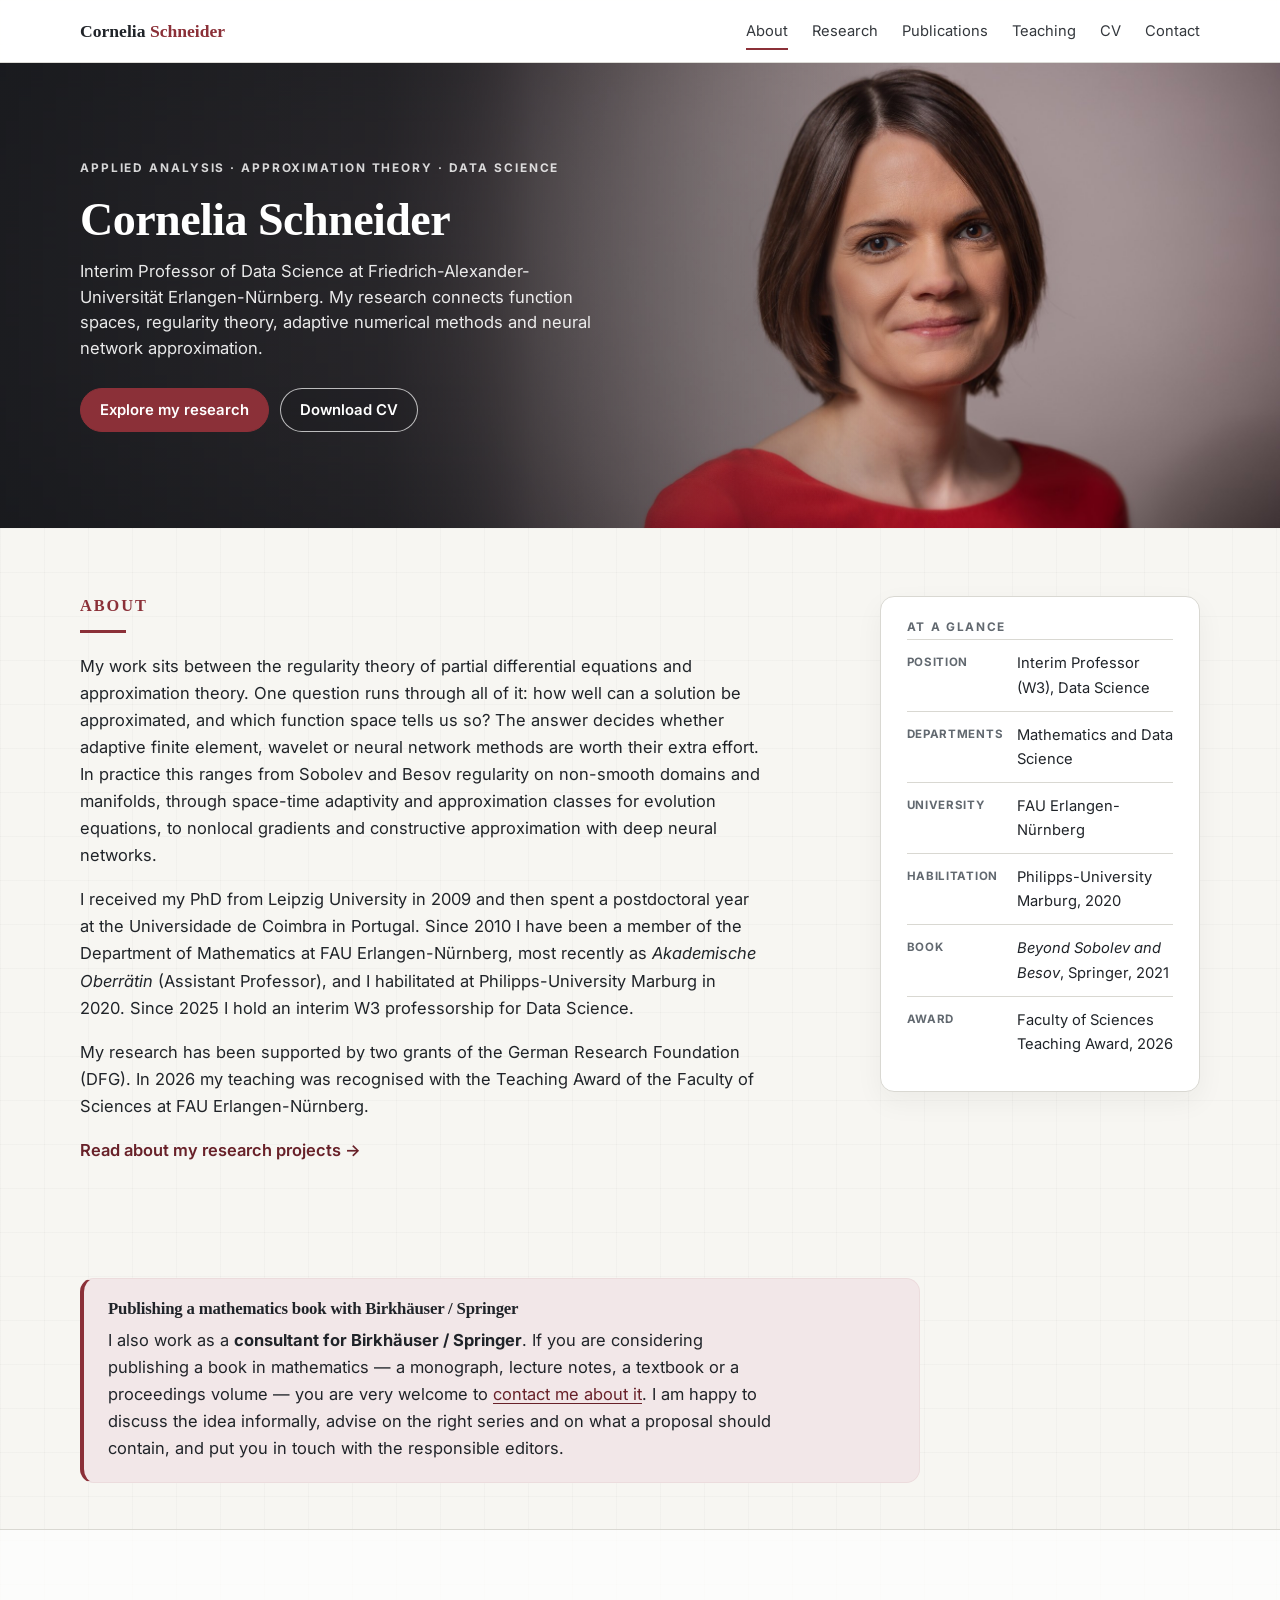
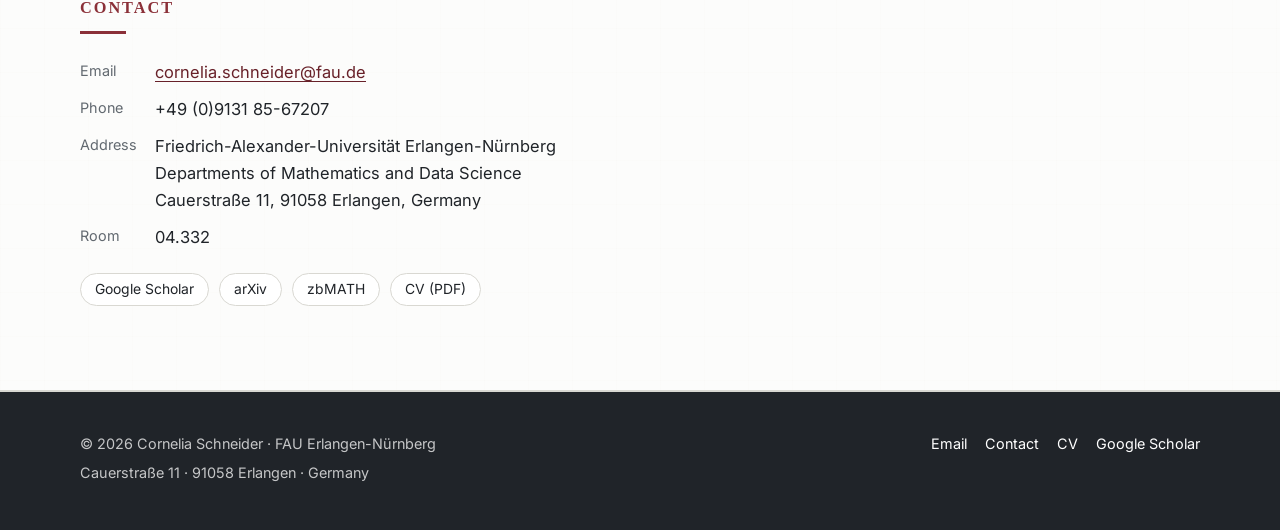
==== commit 47c114b3: "Homepage - new picture in Project D" ====
--- a/index.html
+++ b/index.html
@@ -3,13 +3,62 @@
 <head>
 <meta charset="utf-8">
 <meta name="viewport" content="width=device-width, initial-scale=1">
+<meta name="google-site-verification" content="tWX5xKGAJBLWVazv_7fC_lDrMsktSlcQimJkGxOiQQs">
 <title>Cornelia Schneider | Mathematics &amp; Data Science</title>
 <meta name="description" content="Academic homepage of Cornelia Schneider, interim professor of Data Science at FAU Erlangen-Nürnberg. Applied analysis: regularity theory of PDEs, approximation theory, neural networks and function spaces.">
+<link rel="canonical" href="https://corneliaschneider.github.io/">
+<meta property="og:type" content="profile">
+<meta property="og:site_name" content="Cornelia Schneider">
+<meta property="og:title" content="Cornelia Schneider | Mathematics &amp; Data Science">
+<meta property="og:description" content="Academic homepage of Cornelia Schneider, interim professor of Data Science at FAU Erlangen-Nürnberg. Applied analysis: regularity theory of PDEs, approximation theory, neural networks and function spaces.">
+<meta property="og:url" content="https://corneliaschneider.github.io/">
+<meta property="og:image" content="https://corneliaschneider.github.io/assets/portrait.jpg">
+<meta property="og:locale" content="en_GB">
+<meta name="twitter:card" content="summary">
+<script type="application/ld+json">
+{
+  "@context": "https://schema.org",
+  "@type": "Person",
+  "name": "Cornelia Schneider",
+  "honorificPrefix": "Prof. Dr.",
+  "url": "https://corneliaschneider.github.io/",
+  "image": "https://corneliaschneider.github.io/assets/portrait.jpg",
+  "jobTitle": "Interim Professor of Data Science",
+  "email": "mailto:cornelia.schneider@fau.de",
+  "telephone": "+49-9131-85-67207",
+  "knowsAbout": ["Function spaces", "Regularity theory of partial differential equations",
+    "Approximation theory", "Adaptive numerical methods", "Neural network approximation"],
+  "affiliation": {
+    "@type": "CollegeOrUniversity",
+    "name": "Friedrich-Alexander-Universit\u00e4t Erlangen-N\u00fcrnberg",
+    "url": "https://www.fau.de/"
+  },
+  "workLocation": {
+    "@type": "Place",
+    "address": {
+      "@type": "PostalAddress",
+      "streetAddress": "Cauerstra\u00dfe 11",
+      "postalCode": "91058",
+      "addressLocality": "Erlangen",
+      "addressCountry": "DE"
+    }
+  },
+  "sameAs": [
+    "https://www.math.fau.de/angewandte-mathematik-3/mitarbeiter-am3/prof-dr-cornelia-schneider/",
+    "https://www.nat.fau.de/person/cornelia-schneider/",
+    "https://scholar.google.de/citations?user=gXnBGWkAAAAJ&hl=de",
+    "https://arxiv.org/search/?searchtype=author&query=Schneider%2C+Cornelia",
+    "https://zbmath.org/authors/?q=ai%3Aschneider.cornelia"
+  ]
+}
+</script>
 <link rel="preconnect" href="https://fonts.googleapis.com">
 <link rel="preconnect" href="https://fonts.gstatic.com" crossorigin>
 <link rel="stylesheet" href="https://fonts.googleapis.com/css2?family=Inter:wght@400;500;600;700&display=swap">
 <link rel="stylesheet" href="assets/styles.css">
-<link rel="icon" href="data:image/svg+xml,<svg xmlns='http://www.w3.org/2000/svg' viewBox='0 0 32 32'><text y='25' x='5' font-size='24' font-family='Georgia,serif' fill='%238B3038'>S</text></svg>">
+<link rel="icon" href="favicon.ico" sizes="32x32">
+<link rel="icon" href="assets/favicon.svg" type="image/svg+xml">
+<link rel="apple-touch-icon" href="assets/apple-touch-icon.png">
 <script src="assets/main.js" defer></script>
 </head>
 <body>
@@ -65,7 +114,7 @@
           the Universidade de Coimbra in Portugal. Since 2010 I have been a member of the Department
           of Mathematics at FAU Erlangen-Nürnberg, most recently as <em>Akademische Oberrätin</em>
           (Assistant Professor), and I habilitated at Philipps-University Marburg in 2020. Since 2025 I
-          hold the interim W3 professorship for Data Science.</p>
+          hold an interim W3 professorship for Data Science.</p>
         <p>My research has been supported by two grants of the German Research Foundation (DFG). In
           2026 my teaching was recognised with the Teaching Award of the Faculty of Sciences at FAU
           Erlangen-Nürnberg.</p>
@@ -116,7 +165,7 @@
           </table>
           <ul class="linkrow">
             <li><a href="https://scholar.google.de/citations?user=gXnBGWkAAAAJ&amp;hl=de">Google Scholar</a></li>
-            <li><a href="https://arxiv.org/a/schneider_c_1">arXiv</a></li>
+            <li><a href="https://arxiv.org/search/?searchtype=author&amp;query=Schneider%2C+Cornelia">arXiv</a></li>
             <li><a href="https://zbmath.org/authors/?q=ai%3Aschneider.cornelia">zbMATH</a></li>
             <li><a href="files/Schneider_CV.pdf">CV (PDF)</a></li>
           </ul>
--- a/assets/styles.css
+++ b/assets/styles.css
@@ -368,6 +368,19 @@
   color: var(--muted); font-size: .85rem;
 }
 
+/* language marker for courses taught in German */
+.lang { color: var(--muted); font-size: .85rem; font-weight: 400; white-space: nowrap; }
+
+/* small link to a course announcement PDF */
+.doc-tag {
+  display: inline-block; margin-left: 8px; padding: 1px 9px;
+  border: 1px solid #E2CBCD; border-radius: 999px;
+  background: var(--accent-soft); color: var(--accent-dark);
+  font-size: .74rem; font-weight: 600; text-decoration: none;
+  vertical-align: 1px; white-space: nowrap;
+}
+.doc-tag:hover { background: var(--accent); color: #fff; border-color: var(--accent); }
+
 /* ---------- full-bleed image band ---------- */
 
 .image-band {
@@ -570,7 +583,9 @@
 /* The research diagram stays legible on phones by scrolling sideways
    instead of shrinking below a readable size. */
 .scroll-x { overflow-x: auto; }
-.scroll-x img, .scroll-x svg { min-width: 620px; }
+.scroll-x img, .scroll-x svg { min-width: 700px; }
+/* the hint only makes sense where the diagram really overflows */
+.scroll-hint { display: none; }
 
 /* ---------- footer ---------- */
 
@@ -604,15 +619,33 @@
 @media (max-width: 620px) {
   body { font-size: 16px; }
   .container { width: min(calc(100% - 32px), var(--content)); }
+  /* On phones the hero stops behaving like a wide banner: the portrait sits
+     at the top in its own fixed area, the text below it on the dark ground.
+     aspect-ratio and max-height from the desktop rule must both be undone,
+     otherwise the hero collapses to a 140 px strip and clips its content. */
   .hero {
+    aspect-ratio: auto;
     min-height: 0;
-    align-items: end;
+    max-height: none;
+    display: block;
+    /* exactly the colour the portrait gradient ends in, so there is no seam */
+    background: rgb(19,21,24);
+  }
+  .hero::before {
+    content: "";
+    display: block;
+    aspect-ratio: 0.82;
     background-image:
-      linear-gradient(0deg, rgba(19,21,24,.97) 0%, rgba(19,21,24,.90) 40%, rgba(19,21,24,.28) 68%, rgba(19,21,24,.02) 100%),
+      linear-gradient(0deg, rgba(19,21,24,1) 0%, rgba(19,21,24,.86) 14%, rgba(19,21,24,.12) 42%, rgba(19,21,24,0) 70%),
       url("hero-portrait-narrow.jpg");
+    background-size: cover;
     background-position: 50% top;
   }
-  .hero-content { width: 100%; padding: 300px 0 42px; }
+  .hero-content { width: 100%; padding: 0 0 40px; margin-top: -54px; }
+  .hero h1 { font-size: clamp(2rem, 9vw, 2.6rem); }
+  .hero .lead { font-size: 1rem; }
+  .button-row { margin-top: 22px; }
+  .button-row .button { flex: 1 1 auto; justify-content: center; }
   .hero .lead { max-width: none; }
   .section { padding-block: 48px; }
   .card-grid { grid-template-columns: 1fr; }
@@ -629,6 +662,7 @@
   .callout { padding: 22px; }
   .highlight-block { padding: 20px 18px 22px; }
   .photo-band-img { aspect-ratio: 1.2; background-image: url("beach-narrow.jpg"); }
+  .scroll-hint { display: block; margin-top: 4px; font-style: italic; }
   .footer-inner { display: block; }
   .footer-links { margin-top: 16px; }
 }
